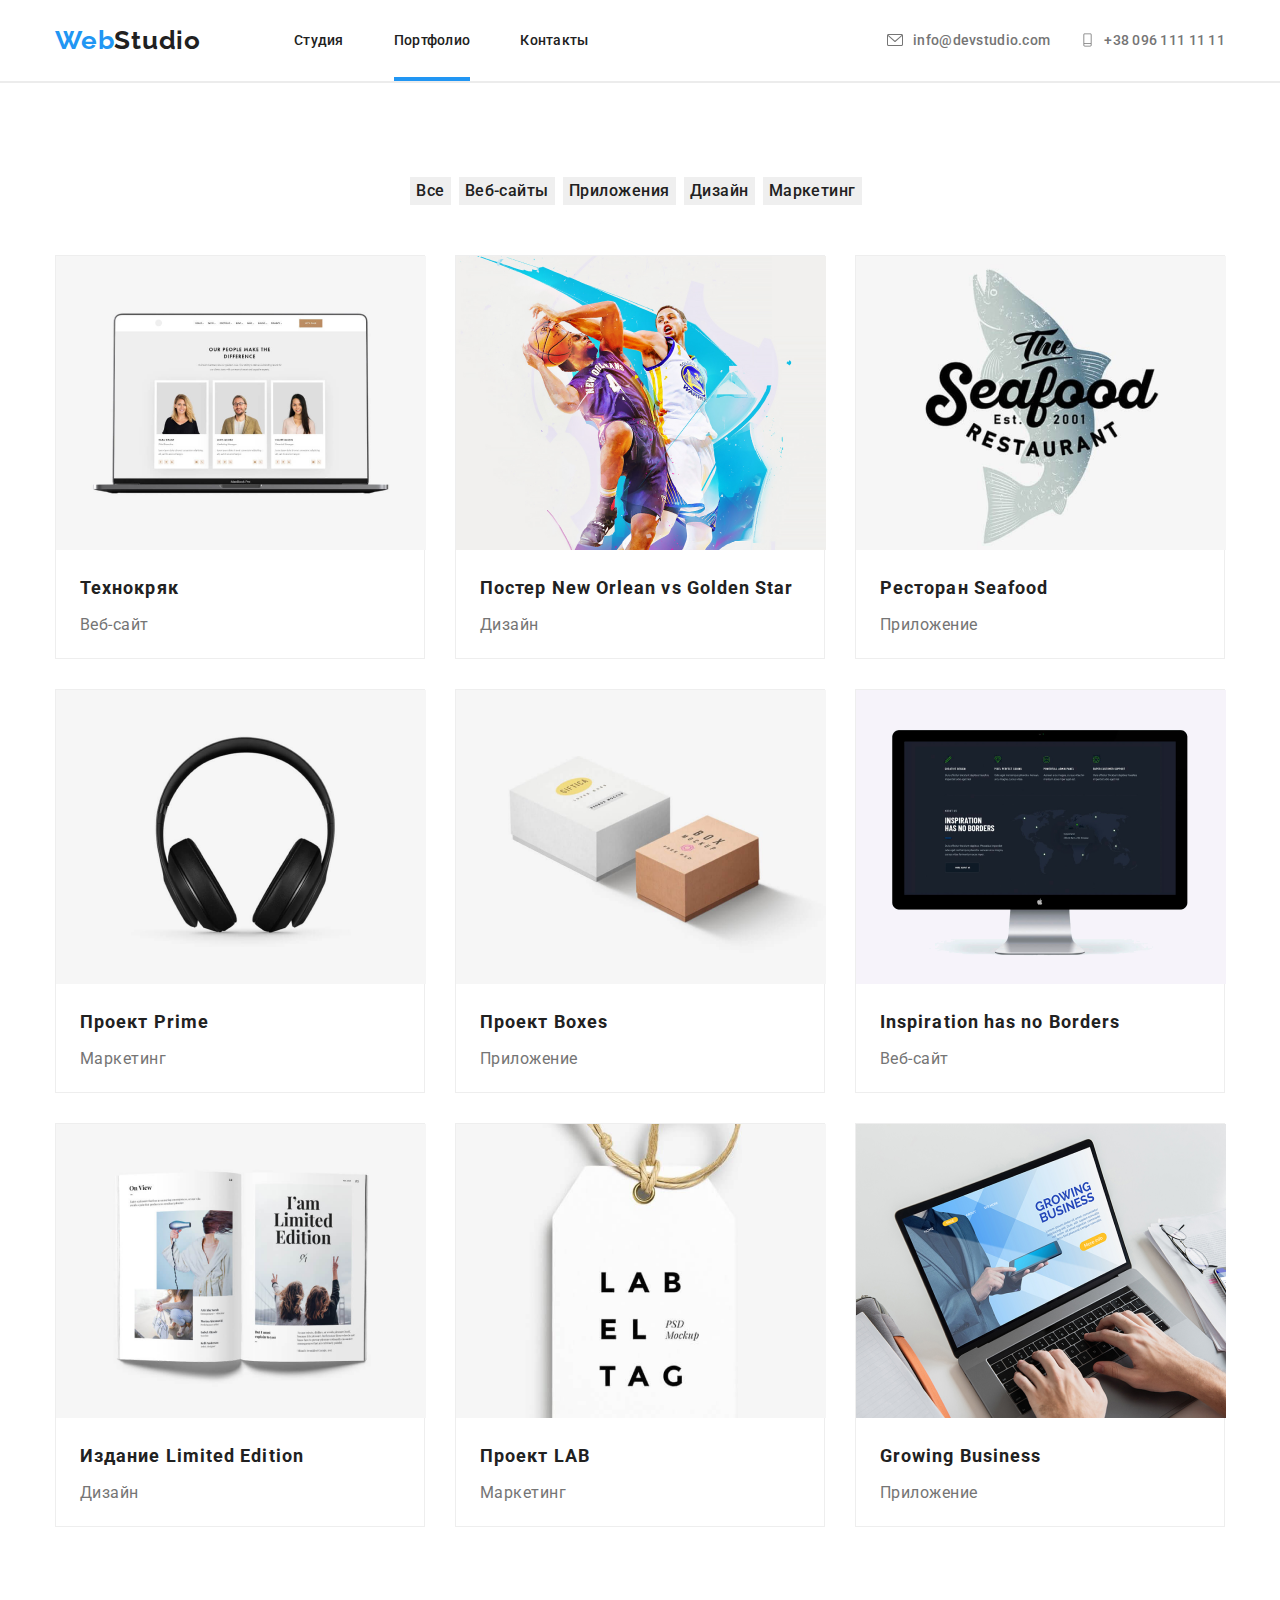
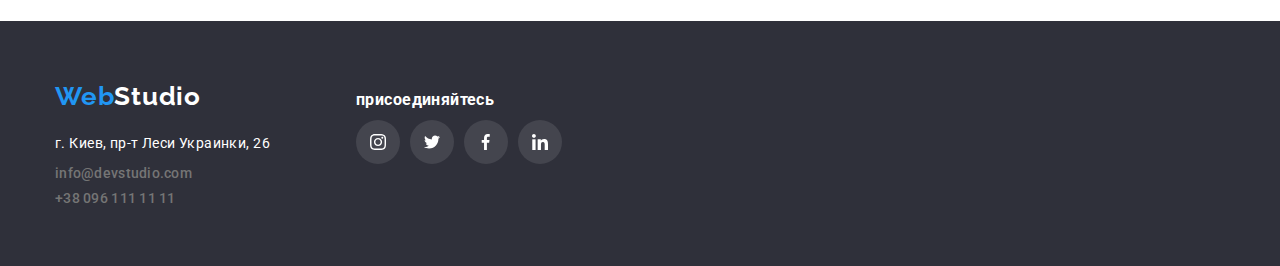
==== portfolio.html @ 76a41bfb "дз 5" ====
<!DOCTYPE html>
<html lang="en">
<head>
    <meta charset="UTF-8">
    <meta name="viewport" content="width=device-width, initial-scale=1.0">
    <title>Document</title>
    <link rel="stylesheet" href="https://cdnjs.cloudflare.com/ajax/libs/modern-normalize/1.0.0/modern-normalize.min.css">
    <link rel="preconnect" href="https://fonts.gstatic.com">
    <link rel="preconnect" href="https://fonts.gstatic.com">
    <link href="https://fonts.googleapis.com/css2?family=Raleway:wght@700&family=Roboto:wght@400;500;700;900&display=swap"
      rel="stylesheet">
     <link rel="stylesheet" href="./css/styles.css">
</head>
<body>
    <header class="header">
      <div class="container">
        <nav class="nav"> 
          <a class="logo" href="/index.html" aria-label="логотип сайта"> <span class="logoweb"> Web</span><span class="logo-studio">Studio</span> 
         </a>
    
    <ul class="navigation"> 
      <li class="navigation-item">
         <a class="navigation-item-link"   href="/index.html" >Студия</a> </li>
    
      <li class="navigation-item">
         <a class="navigation-item-link"   href="/portfolio.html">Портфолио</a>
        <before class="header-line"></before>
        </li>
    
     <li class="navigation-item">
        <a class="navigation-item-link" href="#">Контакты</a></li>
     </ul>
    </nav>
    
    <address class="adress">
    <svg class="adresssvg">
      <use href="/img/symbol-defs.svg#icon-envelopeconvert-hover"></use>
    </svg>
    <a class="address-link"  href  ="info@devstudio.com">info@devstudio.com</a>
    
    </svg>
  </address>

<div class="telsvgitem">
  <svg class="telsvg">
    <use href="/img/symbol-defs.svg#icon-tel"></use>
  </svg>
    <a class="header-tell"  href="tel:+38 096 111 11 11">+38 096 111 11 11</a>
    </div>
  </div>
    
     </header> 
     
     <main>
       <div class="hr"></div>
      
         <!--hero-portfolio-->
         <section class="main-portfolio">
           <div class="container">
           
           
          <ul class="buttons">
            <li >
              <button class="nav-portfolio-item">Все</button>
            </li>
            <li >
             <button class="nav-portfolio-item">Веб-сайты</button>
           </li>
             <li >
               <button class="nav-portfolio-item">Приложения</button>
             </li>
             <li >
               <button class="nav-portfolio-item">Дизайн</button>
             </li>
             <li >
               <button class="nav-portfolio-item">Маркетинг</button> 
             </li>
            </ul>
           
            
             <ul class="projects">
               
                 <li class="projects-item">    
                   <div class="projects-item-div">  
                     <div class="area-img">            
                     <a  href="#"> <img src="/img/технокряк.png"></a>
                    
                     <div class="overlay">
                       <p class="overlay-text">Технокряк это современная площадка распространения коронавируса. Компании используют эту платформу для цифрового
                      шпионажа и атак на защищённые сервера конкурентов.</p>
                     </div>
                    </div>
                    <div class="projects-item-text">
                     <h3 class="example-item">Технокряк</h3>
                     <p class="coment-item">Веб-сайт</p>
                    </div>
                    </div>
                 </li>
                
                
                 <li class="projects-item">
                  <div class="projects-item-div">
                    <div class="area-img">
                     <a href="#"> <img src="/img/постер-баскетбол.png"></a>
                    <div class="overlay">
                      <p class="overlay-text">Технокряк это современная площадка распространения коронавируса. Компании используют эту
                        платформу для цифрового
                        шпионажа и атак на защищённые сервера конкурентов.</p>
                    </div>
                    </div>
                     <div class="projects-item-text">
                     <h3 class="example-item">Постер New Orlean vs Golden Star</h3>
                     <p class="coment-item">Дизайн</p>
                    </div>
                    </div>
                 </li>
                 <li class="projects-item">  
                  <div class="projects-item-div">
                    <div class="area-img">
                     <a href="#"> <img src="/img/ресторан.png"></a>
                    <div class="overlay">
                      <p class="overlay-text">Технокряк это современная площадка распространения коронавируса. Компании используют эту
                        платформу для цифрового
                        шпионажа и атак на защищённые сервера конкурентов.</p>
                    </div>
                    </div>
                    <div class="projects-item-text">
                     <h3 class="example-item">Ресторан Seafood</h3>
                     <p class="coment-item">Приложение</p> 
                    </div>
                    </div>
                 </li>
                 <li class="projects-item">
                  <div class="projects-item-div">
                    <div class="area-img">
                 <a href="#"> <img src="/img/проэкт-наушники.png"></a>
                <div class="overlay">
                  <p class="overlay-text">Технокряк это современная площадка распространения коронавируса. Компании используют эту
                    платформу для цифрового
                    шпионажа и атак на защищённые сервера конкурентов.</p>
                </div>
                </div>
                <div class="projects-item-text">
                 <h3 class="example-item">Проект Prime</h3>
                 <p class="coment-item">Маркетинг</p>
                </div>
                </div>
                </li>
                <li class="projects-item">
                  <div class="projects-item-div">
                    <div class="area-img">
                    <a href="#"><img src="/img/проэкт-коробки.png"></a>
                    <div class="overlay">
                      <p class="overlay-text">Технокряк это современная площадка распространения коронавируса. Компании используют эту
                        платформу для цифрового
                        шпионажа и атак на защищённые сервера конкурентов.</p>
                    </div>
                    </div>
                    <div class="projects-item-text">
                    <h3 class="example-item">Проект Boxes</h3>
                    <p class="coment-item">Приложение</p>
                    </div>
                    </div>
                </li>
                <li class="projects-item">
                  <div class="projects-item-div">
                    <div class="area-img">
                    <a href="#"><img src="/img/inspiration-вєб-сайт.png"></a>
                    <div class="overlay">
                      <p class="overlay-text">Технокряк это современная площадка распространения коронавируса. Компании используют эту
                        платформу для цифрового
                        шпионажа и атак на защищённые сервера конкурентов.</p>
                    </div>
                    </div>
                    <div class="projects-item-text">
                    <h3 class="example-item">Inspiration has no Borders</h3>
                    <p class="coment-item">Веб-сайт</p>
                    </div>
                    </div>
                </li>
                <li class="projects-item">
                  <div class="projects-item-div">
                    <div class="area-img">
                    <a href="#"> <img src="/img/издание.png"></a>
                    <div class="overlay">
                      <p class="overlay-text">Технокряк это современная площадка распространения коронавируса. Компании используют эту
                        платформу для цифрового
                        шпионажа и атак на защищённые сервера конкурентов.</p>
                    </div>
                    </div>
                    <div class="projects-item-text">
                    <h3 class="example-item">Издание Limited Edition</h3>
                    <p class="coment-item">Дизайн</p>
                    </div>
                    </div>
                </li>
                <li class="projects-item">
                  <div class="projects-item-div">
                    <div class="area-img">
                    <a href="#"><img src="/img/проєкт-лаб.png"></a>
                    <div class="overlay">
                      <p class="overlay-text">Технокряк это современная площадка распространения коронавируса. Компании используют эту
                        платформу для цифрового
                        шпионажа и атак на защищённые сервера конкурентов.</p>
                    </div>
                    </div>
                    <div class="projects-item-text">
                    <h3 class="example-item">Проект LAB</h3>
                    <p class="coment-item">Маркетинг</p>
                    </div>
                    </div>
                </li>
                <li class="projects-item">
                  <div class="projects-item-div">
                    <div class="area-img">
                    <a href="#"> <img src="/img/расти-бизнес.png"> </a>
                    <div class="overlay">
                      <p class="overlay-text">Технокряк это современная площадка распространения коронавируса. Компании используют эту
                        платформу для цифрового
                        шпионажа и атак на защищённые сервера конкурентов.</p>
                    </div>
                    </div>
                    <div class="projects-item-text">
                    <h3 class="example-item">Growing Business</h3>
                    <p class="coment-item">Приложение</p>
                    </div>
                    </div>
                </li>

             </ul>
            </div>
         </section>

     </main>
    <footer class="footer">
      <div class="container">
        <ul class="footer-set">
          <li class="footer-section">
            <ul class="footer-items">
              <li class="footer-item"><a class="logo" href="/index.html" aria-label="логотип сайта"> <span class="logoweb">
                    Web</span><span class="logo-studio-footer">Studio</span>
    
                </a>
              </li>
              <!--контакты-->
    
              <li class="footer-item">
    
                <p class="adress-kiyv">г. Киев, пр-т Леси Украинки, 26</p>
              </li>
              <li class="footer-item">
                <a class="address-link" href="info@devstudio.com">info@devstudio.com</a>
              </li>
              <li class="footer-item">
                <a class="header-tell" href="tel:+38 096 111 11 11">+38 096 111 11 11</a>
              </li>
            </ul>
          </li>
          <li class="footer-section">
            <ul class="footer-conect">
              <li class="footer-conect-main">
                <h3>присоединяйтесь</h3>
              </li>
              <li class="footer-item-section">
                <ul class="social-list-set">
                  <li class="footer-social-list-item">
                    <a class="footer-social-list-item-icon" href="">
                      <svg class="footer-social-list-item-svg">
                        <use href="/img/symbol-defs.svg#icon-instagram-2"></use>
                      </svg>
                    </a>
                  </li>
                  <li class="footer-social-list-item">
                    <a class="footer-social-list-item-icon href="">
                <svg class=" footer-social-list-item-svg">
                      <use href="/img/symbol-defs.svg#icon-Vectortvit"></use>
                      </svg>
                    </a>
                  </li>
                  <li class="footer-social-list-item">
                    <a class="footer-social-list-item-icon href="">
                <svg class=" footer-social-list-item-svg">
                      <use href="/img/symbol-defs.svg#icon-Vectorfaceb"></use>
                      </svg>
                    </a>
                  </li>
                  <li class="footer-social-list-item">
                    <a class="footer-social-list-item-icon href="">
                <svg class=" footer-social-list-item-svg">
                      <use href="/img/symbol-defs.svg#icon-linkedin-1"></use>
                      </svg>
                    </a>
                  </li>
    
    
                </ul>
              </li>
            </ul>
          </li>
        </ul>
      </div>
    
    
    
    </footer>
</body>
</html>
---- css/styles.css ----
a {
  text-decoration: none;
}
.navigation-item-link {
  font-family: 'Roboto', sans-serif;
  font-weight: 500;
  font-size: 14px;
  line-height: 1.142;
  letter-spacing: 0.02em;
  color: #212121;
  transition-property: color, transform;
  transition-duration: 250ms;
  transition-timing-function: cubic-bezier(0.4, 0, 0.2, 1);
}
.navigation-item {
  position: relative;
}
.header-line {
  position: absolute;
  content: '';
  display: flex;
  width: 100%;
  height: 4px;
  background-color: #2196f3;
  top: 250%;
}
html {
  box-sizing: border-box;
}
*,
*::before,
*::after {
  box-sizing: inherit;
}

ul {
  list-style: none;
}

.address-link {
  display: flex;
  font-family: 'Roboto', sans-serif;
  font-weight: 500;
  font-size: 14px;
  line-height: 1.142;
  letter-spacing: 0.02em;
  color: #757575;
  transition-property: color, transform;
  transition-duration: 250ms;
  transition-timing-function: cubic-bezier(0.4, 0, 0.2, 1);
}

/* =====header====== */
.header {
  display: flex;
  align-items: center;
  justify-content: center;

  margin: auto;
}

.header {
  padding-top: 25px;
  padding-bottom: 25px;
  background: #ffffff;
}
.nav {
  display: flex;
  align-items: center;
  justify-content: flex-start;
}
.header .container {
  display: flex;
  align-items: center;
}
.container {
  width: 1200px;
  padding-left: 15px;
  padding-right: 15px;
  margin: 0 auto;
}

.navigation {
  display: flex;
  align-items: center;
}
.header .logo {
  margin-right: 93px;
}
.navigation-item:not(:last-child) {
  margin-right: 50px;
}
.adresssvg {
  display: block;
  width: 16px;
  height: 16px;
  fill: rgba(117, 117, 117, 1);
  margin-right: 10px;
  transition-property: fill, transform;
  transition-duration: 250ms;
  transition-timing-function: cubic-bezier(0.4, 0, 0.2, 1);
}
.adresssvg :hover,
.adresssvg :focus {
  fill: #2196f3;
}

.adress {
  display: flex;
  margin-left: auto;
  align-items: center;
}
.header .address-link {
  display: flex;
  align-items: center;
}
.header-tell {
  display: flex;
  flex-wrap: nowrap;
  font-family: 'Roboto', sans-serif;
  font-weight: 500;
  font-size: 14px;
  line-height: 1.142;
  letter-spacing: 0.02em;
  color: #757575;
  transition-property: color, transform;
  transition-duration: 250ms;
  transition-timing-function: cubic-bezier(0.4, 0, 0.2, 1);
}
.telsvgitem {
  display: flex;
  margin-left: 31px;
  align-items: center;
}

.telsvg {
  display: flex;
  width: 13px;
  height: 26px;
  fill: #757575;
  margin-right: 10px;
  transition-property: fill, transform;
  transition-duration: 250ms;
  transition-timing-function: cubic-bezier(0.4, 0, 0.2, 1);
}

.telsvg:hover,
.telsvg:focus {
  fill: #2196f3;
}
.navigation-item :hover,
.navigation-item :focus,
.address-link:hover,
.address-link:focus,
.header-tell:hover,
.header-tell:focus {
  color: #2196f3;
}

.adress {
  font-style: normal;
}
.header .header-tell {
  font-style: normal;

  margin-left: auto;
}
.logoweb {
  color: #2196f3;
}
.logo-studio {
  color: #212121;
}
.logo {
  font-family: 'Raleway', sans-serif;
  font-style: normal;
  font-weight: bold;
  font-size: 26px;
  line-height: 1.192;
  /* identical to box height */

  letter-spacing: 0.03em;
}
.hero-section {
  padding-top: 200px;
  padding-bottom: 200px;
  background: #2f303a;
  background-image: linear-gradient(
      rgba(47, 48, 58, 0.4),
      rgba(47, 48, 58, 0.4)
    ),
    url(../img/Img-background\ —\ копия.jpg);
  background-repeat: no-repeat;
  background-size: cover;
}
.main-haiding {
  font-family: 'Roboto', sans-serif;
  font-style: normal;
  font-weight: 900;
  font-size: 44px;
  line-height: 1.363;
  /* or 136% */

  text-align: center;
  letter-spacing: 0.06em;
  text-transform: uppercase;

  color: #ffffff;

  align-items: center;
  justify-content: center;
}
.button {
  font-family: 'Roboto', sans-serif;
  font-style: normal;
  font-weight: bold;
  font-size: 16px;
  line-height: 1.875;
  /* identical to box height, or 187% */

  display: flex;
  align-items: center;
  text-align: center;
  letter-spacing: 0.06em;

  color: #ffffff;
  background: #2196f3;
  box-shadow: 0px 4px 4px rgba(0, 0, 0, 0.15);
  border-radius: 4px;
  cursor: pointer;
  min-width: 200px;
  height: 50px;
  padding: 10px 32px;
  margin-top: 30px;
}
.main-info {
  display: flex;
  align-items: center;
  text-align: center;
  flex-wrap: wrap;
  flex-direction: column;
  justify-content: center;
  width: 726px;
  padding-left: 15px;
  padding-right: 15px;

  margin: 0 auto;
}
.cloze {
  position: absolute;
  position: relative;

  top: -11px;
  left: 240px;
  width: 30px;
  height: 30px;
}
.svgcloze {
  position: absolute;
  top: 50%;
  left: 50%;
  transform: translate(-50%, -50%);
  width: 11px;
  height: 11px;
}
.backdrop.is-hidden {
  opacity: 0;
  pointer-events: none;
}
.backdrop {
  position: fixed;

  top: 0;
  left: 0;
  width: 100%;
  height: 100%;
  background: rgba(0, 0, 0, 0.2);
}
.modal {
  position: absolute;
  position: relative;
  width: 528px;
  height: 581px;
  background: #ffffff;
  box-shadow: 0px 1px 3px rgba(0, 0, 0, 0.12), 0px 1px 1px rgba(0, 0, 0, 0.14),
    0px 2px 1px rgba(0, 0, 0, 0.2);
  border-radius: 4px;
  top: 50%;
  left: 50%;
  transform: translate(-50%, -50%);
  transition: 250ms cubic-bezier(0.4, 0, 0.2, 1);
}
.listsvg {
  width: 65px;
  height: 70px;
  display: flex;
  justify-content: center;
  align-items: center;
}
.section-requirements {
  height: 251px;

  margin-top: 94px;

  display: flex;
  justify-content: center;
}
.listsvg {
  height: 120px;
  width: 270px;
  background-color: rgba(245, 244, 250, 1);
  border-radius: 4px;
}
.list-item-svg {
  width: 65px;
  height: 70px;
  transition-property: fill, transform;
  transition-duration: 250ms;
  transition-timing-function: cubic-bezier(0.4, 0, 0.2, 1);
}

.list-item-svg :hover,
.list-item-svg:focus {
  fill: #2196f3;
}

.list-of-requirements {
  display: flex;
  align-items: center;

  justify-content: center;
  flex-direction: row;

  border: 1px solid rgba(238, 238, 238, 1);
}
.base-tegs {
  padding-top: 30px;
  display: flex;
  align-items: center;
  justify-content: start;
  font-family: 'Roboto', sans-serif;
  font-style: normal;
  font-weight: bold;
  font-size: 14px;
  line-height: 16px;
  letter-spacing: 0.03em;
  text-transform: uppercase;
  padding-bottom: 15px;

  color: #212121;
}
.list-of-requirements-item:not(:last-child) {
  margin-right: 30px;
}
.text-idea {
  font-family: 'Roboto', sans-serif;
  font-style: normal;
  font-weight: normal;
  font-size: 14px;
  line-height: 1.714;
  /* or 171% */

  letter-spacing: 0.03em;

  color: #757575;
}
.img-work-set {
  position: relative;
}
.section-profession {
  display: flex;
  align-items: center;
  justify-content: space-between;
  flex-direction: centerolumn;

  height: 386px;
  margin-bottom: 94px;
  margin-top: 94px;
}
.code {
  display: flex;
  align-items: center;
  justify-content: center;
  position: absolute;
  content: '';
  font-family: Roboto;
  font-style: normal;
  font-weight: bold;
  font-size: 14px;
  line-height: 1.142;
  text-align: center;
  letter-spacing: 0.03em;
  color: #ffffff;
  background: rgba(47, 48, 58, 0.8);
  width: 100%;
  top: 76%;
  bottom: 0;

  transform: translate(0, -50);
}
.work {
  font-family: 'Roboto', sans-serif;
  font-style: normal;
  font-weight: bold;
  font-size: 36px;
  line-height: 1.166;
  text-align: center;
  letter-spacing: 0.03em;

  padding-bottom: 50px;

  display: flex;
  justify-content: center;

  align-items: center;

  color: #212121;
}

.img-work {
  width: 370px;
  height: 294px;
  display: flex;
  align-items: center;
}

.img-set {
  display: flex;
  align-items: center;
  justify-content: center;
}

.img-work {
  display: flex;
  align-items: center;
  justify-content: center;
}
.img-work-set:not(:last-child) {
  margin-right: 30px;
}

.over-comand {
  font-family: 'Roboto', sans-serif;
  font-style: normal;
  font-weight: bold;
  font-size: 36px;
  line-height: 1.166;
  text-align: center;
  letter-spacing: 0.03em;
  display: flex;
  align-items: center;
  justify-content: center;
  margin-bottom: 50px;

  color: #212121;
}
.comand {
  display: flex;
  align-items: center;
  justify-content: center;
  flex-direction: column;
  padding-top: 94px;
  padding-bottom: 94px;

  background: rgba(245, 244, 250, 1);

  height: 708px;
  left: 0px;
  top: 1449px;
  border-radius: 0px;
}

.fotospec {
  display: flex;
  align-items: center;
  justify-content: center;
}
.fotospros {
  background-color: rgba(255, 255, 255, 1);
  display: flex;
  justify-content: center;
  flex-direction: column;
  align-items: center;
  outline: rgba(255, 255, 255, 1);
  box-shadow: 0px 1px 3px rgba(0, 0, 0, 0.12), 0px 1px 1px rgba(0, 0, 0, 0.14),
    0px 2px 1px rgba(0, 0, 0, 0.2);
  border-radius: 0px 0px 4px 4px;
  padding-bottom: 30px;
}
.social-list {
  display: flex;
  justify-content: center;
  align-items: center;

  padding-top: 16px;
}
.fotospros:not(:last-child) {
  margin-right: 30px;
}
.name {
  font-family: 'Roboto', sans-serif;
  font-style: normal;
  font-weight: 500;
  font-size: 16px;
  line-height: 1.187;
  /* identical to box height */

  text-align: center;
  letter-spacing: 0.03em;

  color: #212121;
  padding-top: 30px;
}
.profession {
  font-family: 'Roboto', sans-serif;
  font-style: normal;
  font-weight: normal;
  font-size: 16px;
  line-height: 1.187;
  /* identical to box height */

  text-align: center;
  letter-spacing: 0.03em;

  color: #757575;
  padding-top: 10px;
}
.social-list-link {
  display: flex;
  justify-content: center;
  align-items: center;
  width: 44px;
  height: 44px;
  display: flex;
  background: #ffffff;
  border-radius: 50%;
  transition-property: background, transform;
  transition-duration: 250ms;
  transition-timing-function: cubic-bezier(0.4, 0, 0.2, 1);
}
.social-list-link:hover,
.social-list-link:focus {
  background: #2196f3;
}
.social-list-link:hover .social-list-link-icon,
.social-list-link:focus .social-list-link-icon {
  fill: #ffffff;
}

.social-list-link-icon {
  width: 20px;
  height: 20px;
  fill: #757575;
  transition-property: fill, transform;
  transition-duration: 250ms;
  transition-timing-function: cubic-bezier(0.4, 0, 0.2, 1);
}
.clients {
  height: 370px;
  display: flex;
  align-items: center;
  justify-content: center;
  flex-direction: column;
  padding-top: 94px;
  padding-bottom: 94px;
}
.over-clients {
  font-family: Roboto;
  font-style: normal;
  font-weight: bold;
  font-size: 36px;
  line-height: 1.166;
  text-align: center;
  letter-spacing: 0.03em;

  color: #212121;
}
.clients-logos {
  display: flex;
  margin-top: 50px;
}
.clients-logos-area {
  width: 170px;
  height: 90px;
  display: flex;
}
.clients-logos-area:not(:last-child) {
  margin-right: 30px;
}

.clients-svg {
  display: flex;
  align-items: center;
  justify-content: center;
  width: auto;
  height: 49px;
  fill: #afb1b8;
  transition-property: fill, transform;
  transition-duration: 250ms;
  transition-timing-function: cubic-bezier(0.4, 0, 0.2, 1);
}
.clients-logos-area-label:hover,
.clients-logos-area-label:focus {
  fill: #2196f3;
}
.clients-logos-area-label:hover .clients-svg,
.clients-logos-area-label:focus .clients-svg {
  fill: #2196f3;
}
.clients-logos-area-label {
  border: 1px solid #afb1b8;
  box-sizing: border-box;
  border-radius: 4px;
  width: 170px;
  height: 90px;
  display: flex;
  align-items: center;
  justify-content: center;
  transition-property: fill, transform;
  transition-duration: 250ms;
  transition-timing-function: cubic-bezier(0.4, 0, 0.2, 1);
}
.clients-logos-area-label:hover,
.clients-logos-area-label:focus {
  border: 1px solid #2196f3;
}
.footer-conect {
  display: flex;
  align-items: flex-start;
  flex-direction: column;
}
.social-list-set {
  display: flex;
  align-items: center;
}
.footer-item-section {
  display: flex;
  align-items: center;
}
.footer-conect-main {
  font-family: Roboto;
  font-style: normal;
  font-weight: bold;
  font-size: 14px;
  line-height: 1.142;
  letter-spacing: 0.03em;
  display: flex;
  padding-top: 10px;
  padding-bottom: 10px;
  color: #ffffff;
}

.footer-social-list-item-icon {
  display: flex;
  width: 44px;
  height: 44px;
  border-radius: 50%;
  background: rgba(255, 255, 255, 0.1);
  align-items: center;
  justify-content: center;
  transition-property: background, transform;
  transition-duration: 250ms;
  transition-timing-function: cubic-bezier(0.4, 0, 0.2, 1);
}
.footer-social-list-item:hover .footer-social-list-item-icon,
.footer-social-list-item:focus .footer-social-list-item-icon {
  background: #2196f3;
}
.footer-social-list-item:not(:last-child) {
  margin-right: 10px;
}

.footer-social-list-item-svg {
  display: flex;
  height: 16px;
  align-items: center;
  justify-content: center;
  fill: white;
}
.footer-set {
  display: flex;
}
.footer-section {
  width: 231px;
  display: flex;
}
.footer-section:not(:first-child) {
  margin-left: 70px;
}

.footer {
  padding-top: 60px;
  padding-bottom: 60px;

  background: #2f303a;
}
.footer .container {
  display: flex;
}

.logo-studio-footer {
  color: white;
}
.adress-kiyv {
  padding-top: 20px;
}
.footer .address-link {
  padding-top: 9px;
}
.footer .header-tell {
  padding-top: 9px;
}
.footer-item {
  display: flex;
}
.adress-kiyv {
  font-family: 'Roboto', sans-serif;
  font-style: normal;
  font-weight: normal;
  font-size: 14px;
  line-height: 1.714;
  /* or 171% */

  letter-spacing: 0.03em;

  color: #ffffff;
}
/*===============end-studio======*/
.portfolio .header {
  border: 1px solid rgba(236, 236, 236, 1);
}
.main-portfolio {
  padding-bottom: 64px;
  padding-top: 94px;
}
.main-portfolio .container {
  display: flex;
  flex-direction: column;
  justify-content: center;
  align-items: center;
}

.nav-portfolio-item {
  display: flex;
  justify-content: center;
  font-family: 'Roboto', sans-serif;
  font-style: normal;
  font-weight: 500;
  font-size: 16px;
  line-height: 1.625;
  /* identical to box height, or 162% */

  text-align: center;
  letter-spacing: 0.03em;

  color: #212121;
}
.main-portfolio .container {
  display: flex;
}
.nav-portfolio-item {
  margin-right: 8px;
  transition-property: background, color, transform;
  transition-duration: 250ms;
  transition-timing-function: cubic-bezier(0.4, 0, 0.2, 1);
}
.nav-portfolio-item:last-of-type {
  margin-right: none;
}
.buttons {
  display: flex;
  padding-bottom: 50px;
}
.nav-portfolio-item {
  border: none;
}
.nav-portfolio-item:hover,
.nav-portfolio-item:focus {
  color: #ffffff;
  background: #2196f3;
}
.projects {
  display: flex;
  flex-wrap: wrap;
  margin-right: -30px;
}
.projects-item-text {
  padding: 20px 24px;
}
.projects-item-div {
  width: 370px;
  height: 404px;
  border: 1px solid rgba(238, 238, 238, 1);
}
.area-img {
  position: relative;
  overflow: hidden;
  width: 370px;
  height: 294px;
}
.projects-item {
  margin-right: 30px;
  margin-bottom: 30px;
  width: 370px;
  height: 404px;
}
.projects-item-div:hover .overlay {
  transform: translatex(0);
}
.overlay {
  position: absolute;
  top: 0;
  left: 0;
  width: 370px;
  height: 294px;
  background: rgba(33, 150, 243, 0.9);
  transform: translatey(+100%);
  transition: transform 250ms ease;
  display: flex;
  justify-content: center;
  align-items: center;
  padding: 63px 24px;
  transition-timing-function: cubic-bezier(0.4, 0, 0.2, 1);
}
.overlay-text {
  font-family: 'Roboto', sans-serif;
  font-style: normal;
  font-weight: normal;
  font-size: 18px;
  line-height: 1.55;
  /* or 156% */

  letter-spacing: 0.03em;

  color: #ffffff;
}
.projects-item-div:hover,
.projects-item-div:focus {
  box-shadow: 0px 1px 1px rgba(0, 0, 0, 0.12), 0px 4px 4px rgba(0, 0, 0, 0.06),
    1px 4px 6px rgba(0, 0, 0, 0.16);
}

.projects-item:nth-child(3n) {
  margin-right: 0;
}
.example-item {
  font-family: 'Roboto', sans-serif;
  font-style: normal;
  font-weight: bold;
  font-size: 18px;
  line-height: 2;
  /* identical to box height, or 200% */

  letter-spacing: 0.06em;

  color: #212121;
}
.coment-item {
  font-family: Roboto;
  font-style: normal;
  font-weight: normal;
  font-size: 16px;
  line-height: 1.875;
  /* identical to box height, or 187% */

  letter-spacing: 0.03em;

  color: #757575;
  padding-top: 4px;
  padding-bottom: 10px;
}
.hr {
  border: 1px solid #ececec;
  margin: 0;
  padding: 0;
  width: 100%;
}
h1,
h2,
h3,
h4 {
  margin: 0;
}
ul,
ol {
  margin: 0;
  padding: 0;
}
p {
  margin: 0;
}
img {
  display: flex;
}
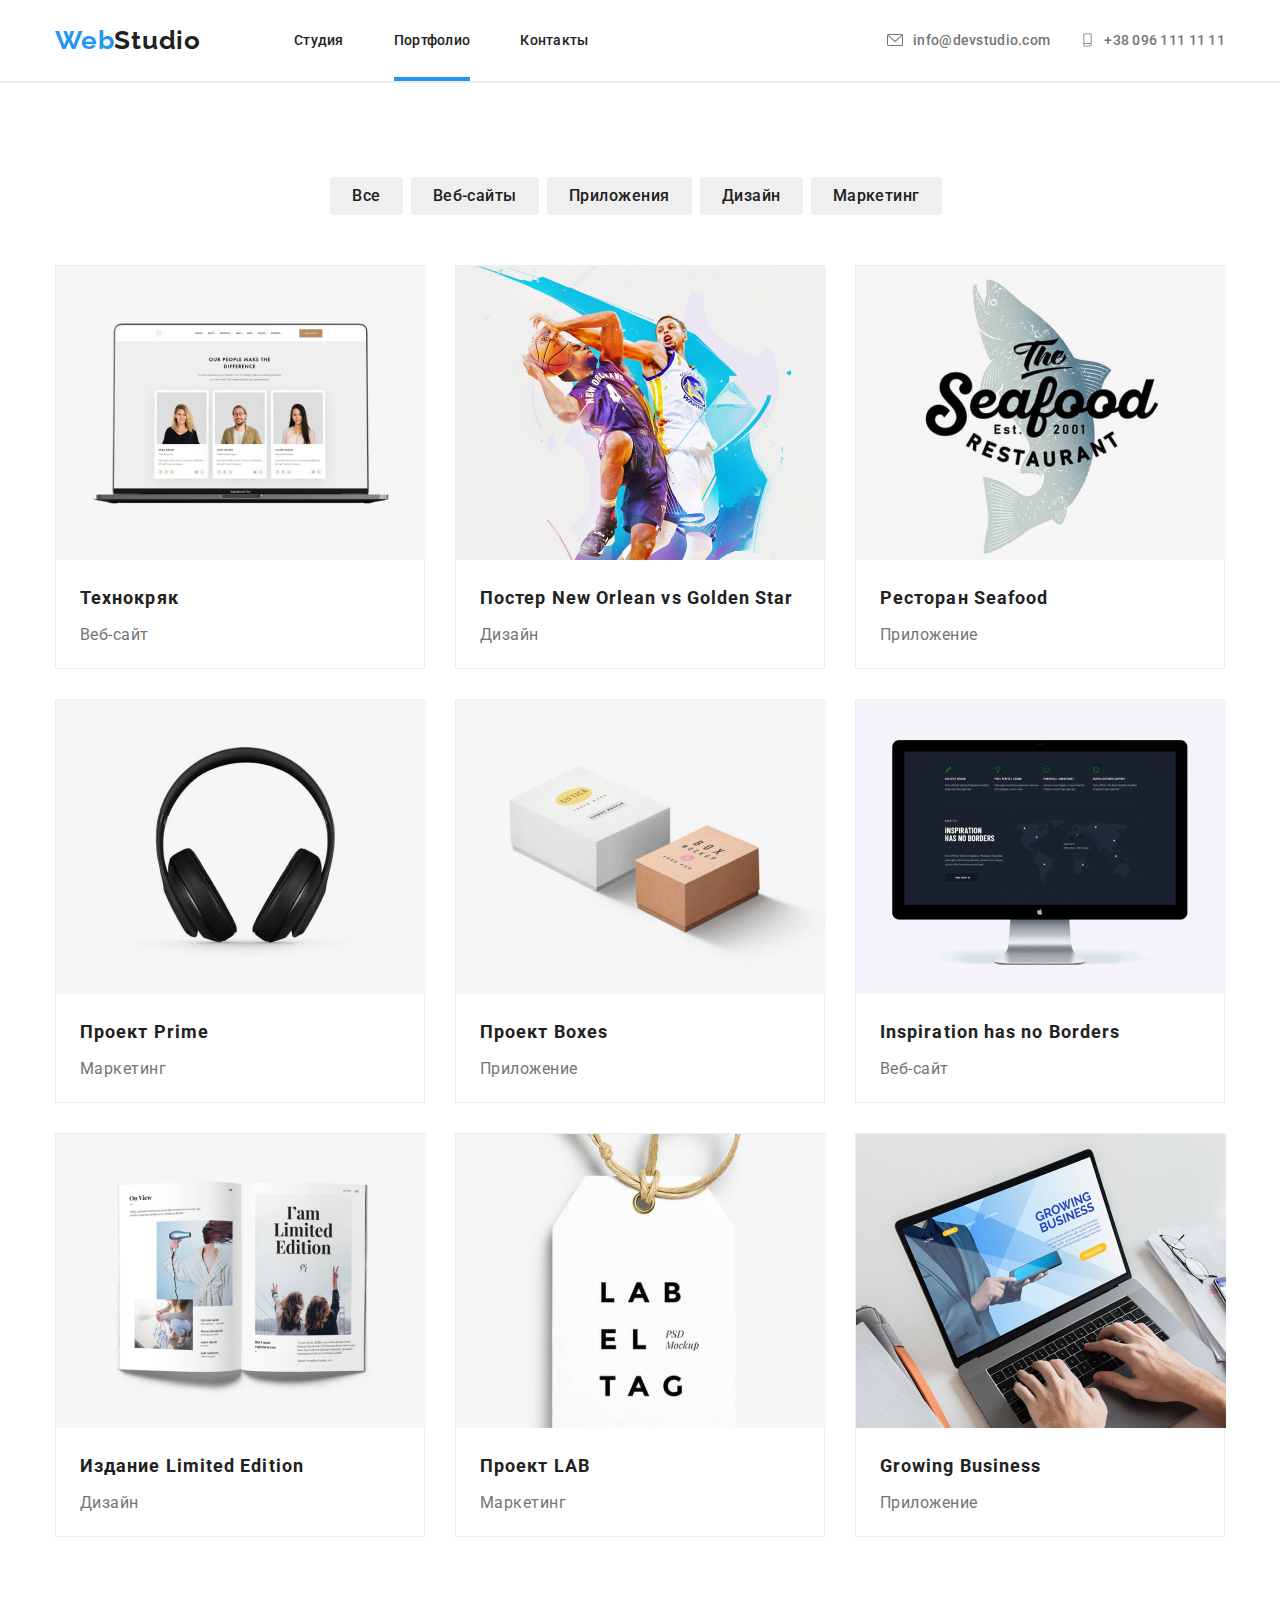
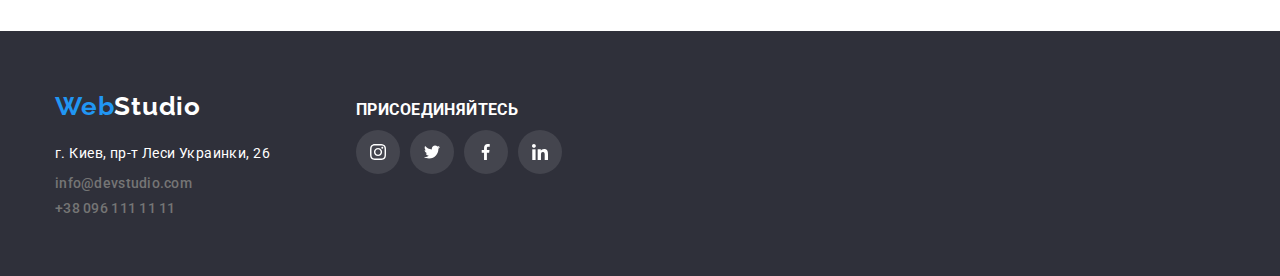
==== commit 698d28dd: "дз 5" ====
--- a/portfolio.html
+++ b/portfolio.html
@@ -33,19 +33,19 @@
     </nav>
     
     <address class="adress">
-    <svg class="adresssvg">
+   
+    <a class="address-link"  href  ="info@devstudio.com"><svg class="adresssvg">
       <use href="/img/symbol-defs.svg#icon-envelopeconvert-hover"></use>
-    </svg>
-    <a class="address-link"  href  ="info@devstudio.com">info@devstudio.com</a>
-    
-    </svg>
+    </svg>info@devstudio.com</a>
+    
+    
   </address>
 
 <div class="telsvgitem">
-  <svg class="telsvg">
-    <use href="/img/symbol-defs.svg#icon-tel"></use>
-  </svg>
-    <a class="header-tell"  href="tel:+38 096 111 11 11">+38 096 111 11 11</a>
+  
+    <a class="header-tell"  href="tel:+38 096 111 11 11"><svg class="telsvg">
+      <use href="/img/symbol-defs.svg#icon-tel"></use>
+    </svg>+38 096 111 11 11</a>
     </div>
   </div>
     
@@ -77,13 +77,15 @@
              </li>
             </ul>
            
+            <div class="projects">
             
-             <ul class="projects">
-               
-                 <li class="projects-item">    
+              <a class="projects-item-link" href="#">
+              
+                  
                    <div class="projects-item-div">  
                      <div class="area-img">            
-                     <a  href="#"> <img src="/img/технокряк.png"></a>
+                    
+                      <img src="/img/технокряк.png">
                     
                      <div class="overlay">
                        <p class="overlay-text">Технокряк это современная площадка распространения коронавируса. Компании используют эту платформу для цифрового
@@ -93,15 +95,17 @@
                     <div class="projects-item-text">
                      <h3 class="example-item">Технокряк</h3>
                      <p class="coment-item">Веб-сайт</p>
-                    </div>
-                    </div>
-                 </li>
+                    
+                    </div>
+                    </div>
+                    </a>
+                    <a class="projects-item-link" href="#">
+                 
                 
                 
-                 <li class="projects-item">
-                  <div class="projects-item-div">
-                    <div class="area-img">
-                     <a href="#"> <img src="/img/постер-баскетбол.png"></a>
+                   <div class="projects-item-div">
+                    <div class="area-img">
+                      <img src="/img/постер-баскетбол.png">
                     <div class="overlay">
                       <p class="overlay-text">Технокряк это современная площадка распространения коронавируса. Компании используют эту
                         платформу для цифрового
@@ -113,11 +117,11 @@
                      <p class="coment-item">Дизайн</p>
                     </div>
                     </div>
-                 </li>
-                 <li class="projects-item">  
-                  <div class="projects-item-div">
-                    <div class="area-img">
-                     <a href="#"> <img src="/img/ресторан.png"></a>
+                </a>
+                <a class="projects-item-link" href="#">
+                  <div class="projects-item-div">
+                    <div class="area-img">
+                      <img src="/img/ресторан.png">
                     <div class="overlay">
                       <p class="overlay-text">Технокряк это современная площадка распространения коронавируса. Компании используют эту
                         платформу для цифрового
@@ -129,11 +133,11 @@
                      <p class="coment-item">Приложение</p> 
                     </div>
                     </div>
-                 </li>
-                 <li class="projects-item">
-                  <div class="projects-item-div">
-                    <div class="area-img">
-                 <a href="#"> <img src="/img/проэкт-наушники.png"></a>
+                </a>
+                <a class="projects-item-link" href="#">
+                  <div class="projects-item-div">
+                    <div class="area-img">
+                  <img src="/img/проэкт-наушники.png">
                 <div class="overlay">
                   <p class="overlay-text">Технокряк это современная площадка распространения коронавируса. Компании используют эту
                     платформу для цифрового
@@ -145,11 +149,11 @@
                  <p class="coment-item">Маркетинг</p>
                 </div>
                 </div>
-                </li>
-                <li class="projects-item">
-                  <div class="projects-item-div">
-                    <div class="area-img">
-                    <a href="#"><img src="/img/проэкт-коробки.png"></a>
+                </a>
+                <a class="projects-item-link" href="#">
+                  <div class="projects-item-div">
+                    <div class="area-img">
+                    <img src="/img/проэкт-коробки.png">
                     <div class="overlay">
                       <p class="overlay-text">Технокряк это современная площадка распространения коронавируса. Компании используют эту
                         платформу для цифрового
@@ -161,11 +165,11 @@
                     <p class="coment-item">Приложение</p>
                     </div>
                     </div>
-                </li>
-                <li class="projects-item">
-                  <div class="projects-item-div">
-                    <div class="area-img">
-                    <a href="#"><img src="/img/inspiration-вєб-сайт.png"></a>
+                </a>
+                <a class="projects-item-link" href="#">
+                  <div class="projects-item-div">
+                    <div class="area-img">
+                    <img src="/img/inspiration-вєб-сайт.png">
                     <div class="overlay">
                       <p class="overlay-text">Технокряк это современная площадка распространения коронавируса. Компании используют эту
                         платформу для цифрового
@@ -177,11 +181,11 @@
                     <p class="coment-item">Веб-сайт</p>
                     </div>
                     </div>
-                </li>
-                <li class="projects-item">
-                  <div class="projects-item-div">
-                    <div class="area-img">
-                    <a href="#"> <img src="/img/издание.png"></a>
+                </a>
+                <a class="projects-item-link" href="#">
+                  <div class="projects-item-div">
+                    <div class="area-img">
+                     <img src="/img/издание.png">
                     <div class="overlay">
                       <p class="overlay-text">Технокряк это современная площадка распространения коронавируса. Компании используют эту
                         платформу для цифрового
@@ -193,11 +197,11 @@
                     <p class="coment-item">Дизайн</p>
                     </div>
                     </div>
-                </li>
-                <li class="projects-item">
-                  <div class="projects-item-div">
-                    <div class="area-img">
-                    <a href="#"><img src="/img/проєкт-лаб.png"></a>
+                </a>
+                <a class="projects-item-link" href="#">
+                  <div class="projects-item-div">
+                    <div class="area-img">
+                    <img src="/img/проєкт-лаб.png">
                     <div class="overlay">
                       <p class="overlay-text">Технокряк это современная площадка распространения коронавируса. Компании используют эту
                         платформу для цифрового
@@ -209,11 +213,11 @@
                     <p class="coment-item">Маркетинг</p>
                     </div>
                     </div>
-                </li>
-                <li class="projects-item">
-                  <div class="projects-item-div">
-                    <div class="area-img">
-                    <a href="#"> <img src="/img/расти-бизнес.png"> </a>
+                </a>
+                <a class="projects-item-link" href="#">
+                  <div class="projects-item-div">
+                    <div class="area-img">
+                     <img src="/img/расти-бизнес.png"> 
                     <div class="overlay">
                       <p class="overlay-text">Технокряк это современная площадка распространения коронавируса. Компании используют эту
                         платформу для цифрового
@@ -225,9 +229,9 @@
                     <p class="coment-item">Приложение</p>
                     </div>
                     </div>
-                </li>
+                </a>
 
-             </ul>
+              </div>
             </div>
          </section>
 
@@ -259,33 +263,33 @@
           <li class="footer-section">
             <ul class="footer-conect">
               <li class="footer-conect-main">
-                <h3>присоединяйтесь</h3>
+                <h3>ПРИСОЕДИНЯЙТЕСЬ</h3>
               </li>
               <li class="footer-item-section">
                 <ul class="social-list-set">
                   <li class="footer-social-list-item">
-                    <a class="footer-social-list-item-icon" href="">
+                    <a class="footer-social-list-item-icon" href="#">
                       <svg class="footer-social-list-item-svg">
                         <use href="/img/symbol-defs.svg#icon-instagram-2"></use>
                       </svg>
                     </a>
                   </li>
                   <li class="footer-social-list-item">
-                    <a class="footer-social-list-item-icon href="">
+                    <a class="footer-social-list-item-icon" href="#">
                 <svg class=" footer-social-list-item-svg">
                       <use href="/img/symbol-defs.svg#icon-Vectortvit"></use>
                       </svg>
                     </a>
                   </li>
                   <li class="footer-social-list-item">
-                    <a class="footer-social-list-item-icon href="">
+                    <a class="footer-social-list-item-icon" href="#">
                 <svg class=" footer-social-list-item-svg">
                       <use href="/img/symbol-defs.svg#icon-Vectorfaceb"></use>
                       </svg>
                     </a>
                   </li>
                   <li class="footer-social-list-item">
-                    <a class="footer-social-list-item-icon href="">
+                    <a class="footer-social-list-item-icon" href="#">
                 <svg class=" footer-social-list-item-svg">
                       <use href="/img/symbol-defs.svg#icon-linkedin-1"></use>
                       </svg>
--- a/css/styles.css
+++ b/css/styles.css
@@ -104,18 +104,27 @@
 .adresssvg :focus {
   fill: #2196f3;
 }
-
+.address-link:focus .adresssvg {
+  fill: #2196f3;
+}
+.address-link:hover .adresssvg {
+  fill: #2196f3;
+}
 .adress {
   display: flex;
   margin-left: auto;
   align-items: center;
 }
+.telsvg-before {
+  content: '';
+}
 .header .address-link {
   display: flex;
   align-items: center;
 }
 .header-tell {
   display: flex;
+  align-items: center;
   flex-wrap: nowrap;
   font-family: 'Roboto', sans-serif;
   font-weight: 500;
@@ -129,10 +138,17 @@
 }
 .telsvgitem {
   display: flex;
+  align-items: center;
+  justify-content: center;
   margin-left: 31px;
   align-items: center;
 }
-
+.header-tell:hover .telsvg {
+  fill: #2196f3;
+}
+.header-tell:focus .telsvg {
+  fill: #2196f3;
+}
 .telsvg {
   display: flex;
   width: 13px;
@@ -550,7 +566,7 @@
 .social-list-link-icon {
   width: 20px;
   height: 20px;
-  fill: #757575;
+  fill: #afb1b8;
   transition-property: fill, transform;
   transition-duration: 250ms;
   transition-timing-function: cubic-bezier(0.4, 0, 0.2, 1);
@@ -662,14 +678,17 @@
   transition-duration: 250ms;
   transition-timing-function: cubic-bezier(0.4, 0, 0.2, 1);
 }
-.footer-social-list-item:hover .footer-social-list-item-icon,
-.footer-social-list-item:focus .footer-social-list-item-icon {
+
+.footer-social-list-item-icon:hover,
+.footer-social-list-item-icon:focus {
   background: #2196f3;
 }
 .footer-social-list-item:not(:last-child) {
   margin-right: 10px;
 }
-
+.footer-social-list-item {
+  border-radius: 50%;
+}
 .footer-social-list-item-svg {
   display: flex;
   height: 16px;
@@ -763,6 +782,8 @@
   transition-property: background, color, transform;
   transition-duration: 250ms;
   transition-timing-function: cubic-bezier(0.4, 0, 0.2, 1);
+  border-radius: 4px;
+  padding: 6px 22px;
 }
 .nav-portfolio-item:last-of-type {
   margin-right: none;
@@ -798,14 +819,21 @@
   width: 370px;
   height: 294px;
 }
-.projects-item {
+
+.projects-item-link {
   margin-right: 30px;
   margin-bottom: 30px;
   width: 370px;
   height: 404px;
 }
-.projects-item-div:hover .overlay {
-  transform: translatex(0);
+.projects-item {
+  display: block;
+}
+.projects-item-link:hover .overlay {
+  transform: translatey(0);
+}
+.projects-item-link:focus .overlay {
+  transform: translatey(0);
 }
 .overlay {
   position: absolute;
@@ -835,7 +863,7 @@
   color: #ffffff;
 }
 .projects-item-div:hover,
-.projects-item-div:focus {
+.projects-item-link:focus {
   box-shadow: 0px 1px 1px rgba(0, 0, 0, 0.12), 0px 4px 4px rgba(0, 0, 0, 0.06),
     1px 4px 6px rgba(0, 0, 0, 0.16);
 }
@@ -867,7 +895,6 @@
 
   color: #757575;
   padding-top: 4px;
-  padding-bottom: 10px;
 }
 .hr {
   border: 1px solid #ececec;
